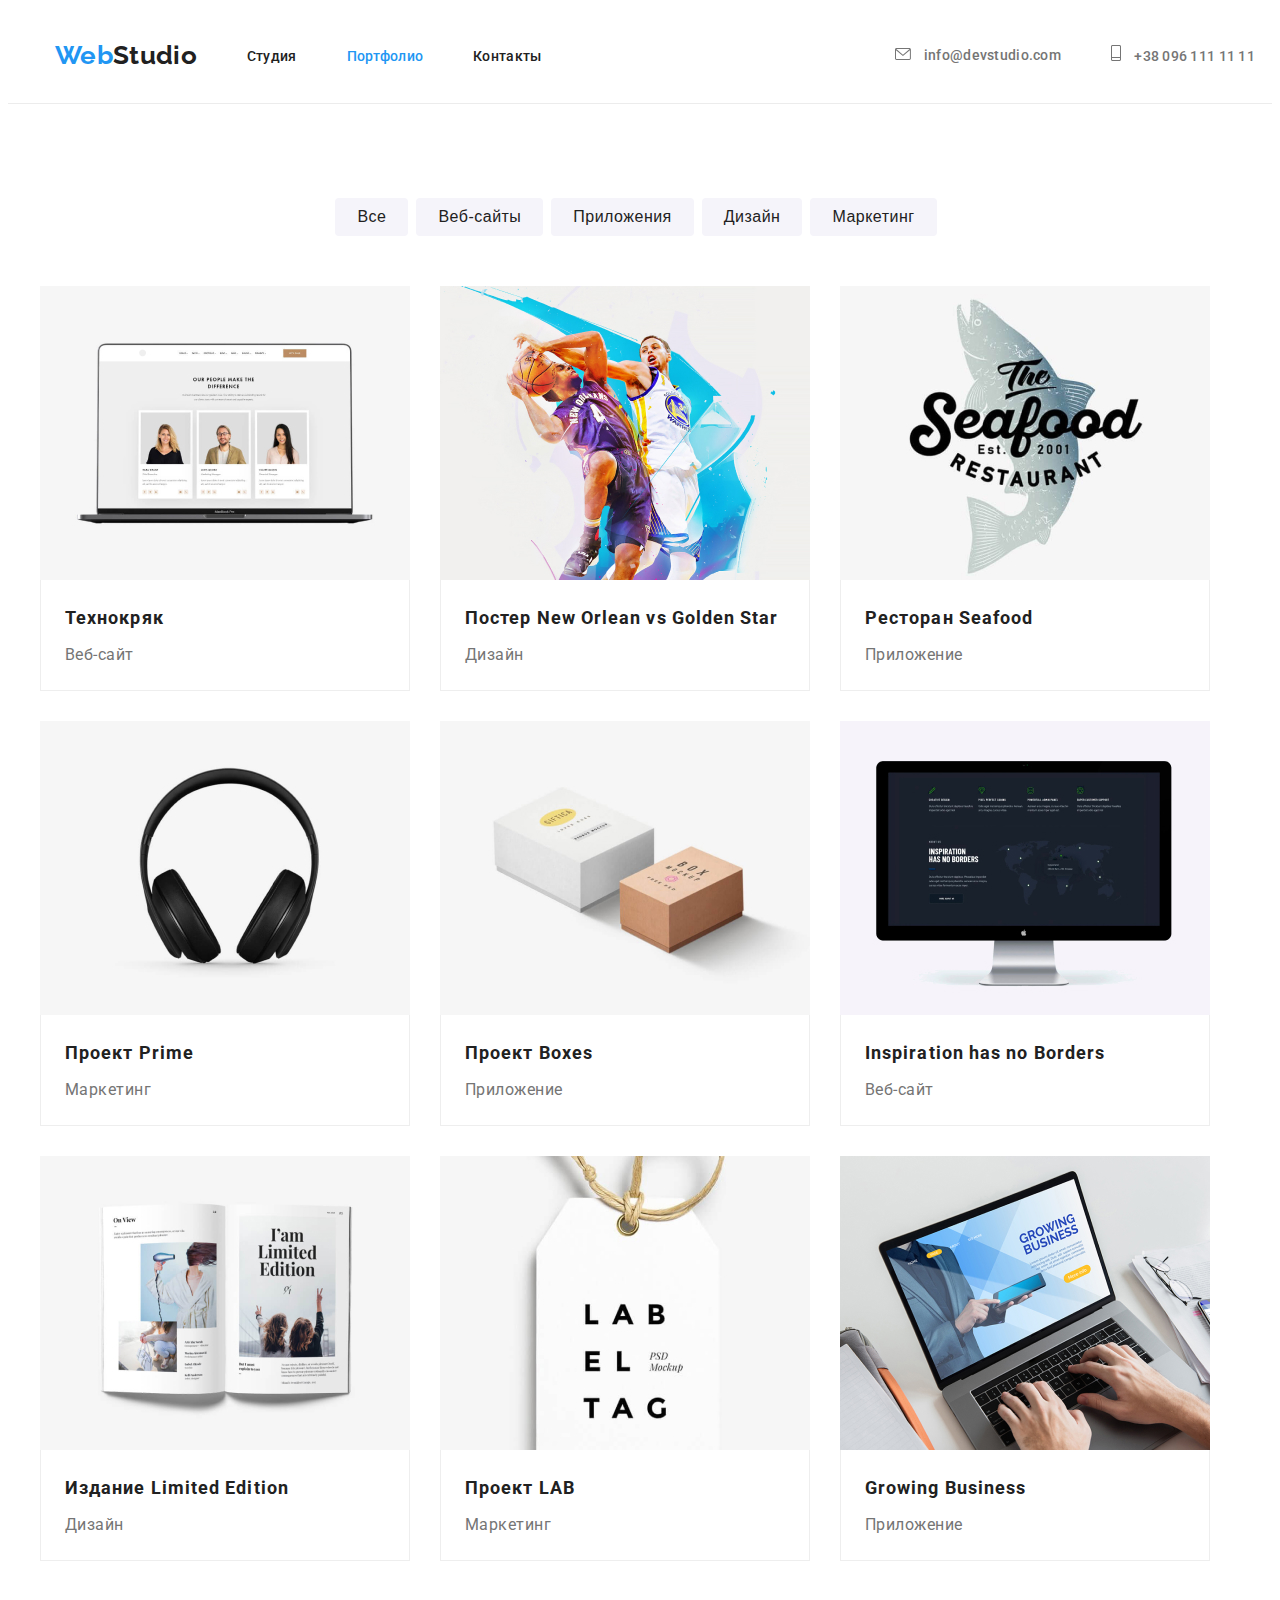
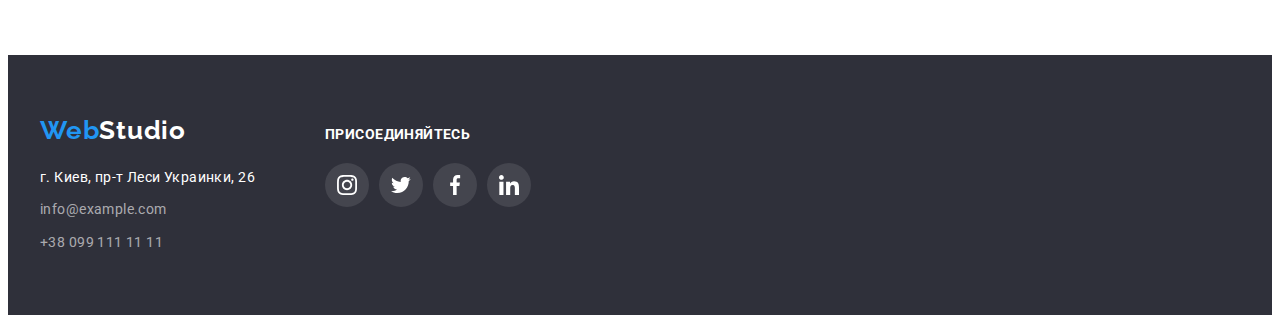
==== portfolio.html @ 1c89daea "lool" ====
<!DOCTYPE html>
<html lang="en">
<head>
    <meta charset="UTF-8">
    <meta http-equiv="X-UA-Compatible" content="IE=edge">
    <meta name="viewport" content="width=device-width, initial-scale=1.0">
    <title>Document</title>
    <link href="https://fonts.googleapis.com/css2?family=Roboto:wght@400;500;700;900&display=swap" rel="stylesheet">
    <link rel="preconnect" href="https://fonts.googleapis.com">
<link href="https://fonts.googleapis.com/css2?family=Raleway:wght@700&display=swap" rel="stylesheet">
<link rel="stylesheet" href="https://cdnjs.cloudflare.com/ajax/libs/modern-normalize/1.1.0/modern-normalize.min.css" integrity="sha512-wpPYUAdjBVSE4KJnH1VR1HeZfpl1ub8YT/NKx4PuQ5NmX2tKuGu6U/JRp5y+Y8XG2tV+wKQpNHVUX03MfMFn9Q==" crossorigin="anonymous" referrerpolicy="no-referrer"  />
    <link rel="stylesheet" href="./css/styles.css">
</head>

<body>
    <header class="page-header">
        <div class="container main-nav" >
        <a href="" class="logo">Web<span class="logo-studio">Studio</span></a>
      
        <nav class="head-nav"> 
            <ul class="site-nav list">
                <li class="item"><a href="index.html" class="link">Студия</a></li>
                <li class="item"><a href="portfolio.html" class="link active-storage">Портфолио</a></li>
                <li class="item"><a href="" class="link">Контакты</a></li>
            </ul>
        </nav>

        <ul class="auth-nav">
            <li class="item"><a href="mailto:info@devstudio.com" class="content">
                <svg class="contact-svg" height="12" width="16">
                    <use href="../image/sprite.svg#icon-post" class="contact-hover"></use>
                </svg>
                info@devstudio.com
            </a>
        </li>
            <li class="item"><a href="tell:+380961111111" class="content">
                <svg class="contact-svg" height="16" width="10">
                    <use href="../image/sprite.svg#icon-phone-number" class="contact-hover"></use>
                </svg>
                +38 096 111 11 11

            </a>
        </li>
        </ul>
    </div>
    </header>
    <main>

        <section class="portfolio-photo section">
            <div class="container">
            <ul class="portfolio-button-list">
                <li class="porftolio-button-item">
                    <button type="button" class="button-item">Все</button>
                </li>
                <li class="portfolio-button-item">
                    <button type="button" class="button-item">Веб-сайты</button>
                </li>
                <li class="portfolio-button-item">
                    <button type="button" class="button-item">Приложения</button>
                </li>
                <li class="portfolio-button-item">
                    <button type="button" class="button-item">Дизайн</button>
                </li>
                <li class="portfolio-button-item">
                    <button type="button" class="button-item">Маркетинг</button>
                </li>
            </ul>
         <ul class="portfolio-photo-section">
             <li class="portfolio-item">
                 <img src="image/portfolio1.jpg" alt="Технокряк" width="370">
            <div class="photo-div-description">
                 <h2 class="portfolio-title" >Технокряк</h2>
                 <p class="portfolio-p">Веб-сайт</p>
            </div>  
             </li>
             <li class="portfolio-item">
                <img src="image/portfolio2.jpg" alt="Постер New Orlean vs Golden Star"  width="370">
            <div class="photo-div-description">
                <h2 class="portfolio-title" >Постер New Orlean vs Golden Star</h2>
                <p class="portfolio-p">Дизайн</p>
            </div>  
            </li>
            <li class="portfolio-item">
                <img src="image/portfolio3.jpg" alt="Ресторан Seafood"  width="370">
                <div class="photo-div-description">
                <h2 class="portfolio-title" >Ресторан Seafood</h2>
                <p class="portfolio-p">Приложение</p>
            </div>  
            </li>
            <li class="portfolio-item">
                <img src="image/portfolio4.jpg" alt="Проект Prime"  width="370">
                <div class="photo-div-description">
                <h2 class="portfolio-title" >Проект Prime</h2>
                <p class="portfolio-p">Маркетинг</p>
            </div>  
            </li>
            <li class="portfolio-item">
                <img src="image/portfolio5.jpg" alt="Проект Boxes"  width="370">
                <div class="photo-div-description">
                <h2 class="portfolio-title" >Проект Boxes</h2>
                <p class="portfolio-p">Приложение</p>
            </div>  
            </li>
            <li class="portfolio-item">
                <img src="image/portfolio6.jpg" alt="Inspiration has no Borders"  width="370">
                <div class="photo-div-description">
                <h2 class="portfolio-title" >Inspiration has no Borders</h2>
                <p class="portfolio-p">Веб-сайт</p>
            </div>  
            </li>
            <li class="portfolio-item">
                <img src="image/portfolio7.jpg" alt="Издание Limited Edition"  width="370">
                <div class="photo-div-description">
                <h2 class="portfolio-title" >Издание Limited Edition</h2>
                <p class="portfolio-p">Дизайн</p>
            </div>  
            </li>
            <li class="portfolio-item">
                <img src="image/portfolio8.jpg" alt="Проект LAB"  width="370">
                <div class="photo-div-description">
                <h2 class="portfolio-title" >Проект LAB</h2>
                <p class="portfolio-p">Маркетинг</p>
            </div>  
            </li>
            <li class="portfolio-item">
                <img src="image/portfolio9.jpg" alt="Growing Business"  width="370">
                <div class="photo-div-description">
                <h2 class="portfolio-title" >Growing Business</h2>
                <p class="portfolio-p">Приложение</p>
            </div> 
            </li>
         </ul>
    </div>  
        </section>
    </main>






    <footer class="footer">
        <div class="container footer-container">
        <div class="low-nav">
        <a href="" class="portfolio-low-logo">Web<span class="logo-studio4">Studio</span></a>
      <address>
        <ul class="footer-list">
            <li class="footer-list-item address">
                <a href="" class="address">г. Киев, пр-т Леси Украинки, 26</a>
            </li>
            <li class="footer-list-item footer-post">
                <a href="" class="footer-post">info@example.com</a>
            </li>
            <li class="footer-list-item footer-number">
                <a href="" class="footer-number">+38 099 111 11 11</a>
            </li>
        </ul>
    </address>
    </div>
    <div class="social-link-section">
        <h2 class="social-link-title">присоединяйтесь</h2>
        <ul class="social-link-list">
            <li class="social-link-item">
                <a href="" class="footer-social-link">
                <svg class="footer-social-icon" height="20" width="20">
                    <use href="../image/sprite.svg#icon-instagram"></use>
                </svg>
            </a>
            </li>
            <li class="social-link-item">
                <a href="" class="footer-social-link">
                <svg class="footer-social-icon" height="20" width="20">
                    <use href="../image/sprite.svg#icon-twitter"></use>
                </svg>
            </a>
            </li> 
            <li class="social-link-item">
                <a href="" class="footer-social-link">
                <svg class="footer-social-icon" height="20" width="20">
                    <use href="../image/sprite.svg#icon-facebook"></use>
                </svg>
            </a>
            </li>
            <li class="social-link-item">
                <a href="" class="footer-social-link">
                <svg class="footer-social-icon" height="20" width="20">
                    <use href="../image/sprite.svg#icon-linkedin"></use>
                </svg>
            </a>
            </li>
        </ul>
    </div>
</div>
    </footer>
</body>
</html>
---- css/styles.css ----
:root {
  --primary-text-color: #757575;
  --caption-text-color: #212121;
  --title-text-color: #ffffff;
  --accent-color: #2196f3;
  --dark-backgroung: #2f303a;
  --light-background: #f5f4fa;
  --footer-text-color: rgba(255, 255, 255, 0.6);
}

body {  
    background-color: #ffffff;
    color: var(--primary-text-color) ;
    ;
    font-family: Roboto, sans-serif;
    letter-spacing: 0.02em;
}

h1,
h2,
h3,
h4,
h5,
h6,
p {
 margin-top: 0;
 margin-bottom: 0;
}

ul,
ol {
  margin-top: 0;
  margin-bottom: 0;
  padding-left: 0;
}
img {
  display: block;
  max-width: 100%;
  height: auto;
}

.list {
  padding: 0;
  margin: 0;
  font-weight: 500;
font-size: 16px;
line-height: 1.62;
letter-spacing: 0.03em;
}

.list {
  list-style: none;
}
.container {
  margin: 0 auto;
  padding: 0 15px;
  width: 1200px;
}
.page-header {
  background-color: #ffffff;
  padding: 32px;
  border-bottom: 1px solid #ececec;
}

/* _______MAIN-NAV_______ */

.main-nav {
  display: flex;
  align-items: center;
}


ul {
    list-style: none;
}

/* цвет основного текста #212121 */

/* вторичный цвет текста #757575 */

/* третий rgba(255, 255, 255, 0,6) */

/* белый #FFFFFF */

/* акцент #2196F3 */

/* основной цвет фона #FFFFFF */

/* вторичный цвет фона #F5F4FA */

/* доп цвет фона #2F303A */

.logo {
    color: var(--accent-color);
    text-decoration: none;
    font-family: Raleway, cursive;
    font-style: normal;
    font-weight: 700;
    font-size: 26px;
    line-height: 1.19;
}

.low-logo {
  color: var(--caption-text-color);
  text-decoration: none;
  font-family: Raleway, cursive;

  font-size: 26px;
line-height: 1.19;
letter-spacing: 0.03em;
color: var(--accent-color);
font-weight: 700;
}


/* site nav */

.head-nav {
  margin-left: 50px;
}

.site-nav {
  display: flex;
}

.site-nav .item + .item {
  margin-left: 50px;
}



.site-nav .link {
    color: var(--caption-text-color);
    text-decoration: none;

font-style: normal;
font-weight: 500;
font-size: 14px;
line-height: 1.14;
letter-spacing: 0.02em;

}
.site-nav .active-storage {
    color: var(--accent-color);
    text-decoration: none;
    font-size: 14px;
line-height: 1.14;
letter-spacing: 0.02em;

color: var(--accent-color);

}
.site-nav .link:hover,
.site-nav .link:focus {
  color: var(--accent-color);
}

.site-info {
  display: flex;
  flex-wrap: wrap;
  margin-left: -30px;
}

.regular-clients-title {
  display: flex;
  justify-content: center;
  margin-bottom: 50px;
}

.regular-clients-link:hover {
 fill: #2196f3;
 border: 1px solid #2196f3;
}

.regular-clients-list {
  display: flex;
}

.regular-clients-link {
  width: 170px;
  height: 92px;
  fill: rgba(175, 177, 184, 1);
  border: 1px solid #AFB1B8;
  box-sizing: border-box;
  border-radius: 4px;
  display: flex;
  justify-content: center;
  align-items: center;
}

.regular-clients-item:not(:last-child) {
  margin-right: 30px;
}


.hero {
  background-image: linear-gradient(
    to right,
   rgba(47, 48, 58, 0.4),
   rgba(47, 48, 58, 0.4)
    ),
    url("../image/background.jpg");
  text-align: center;
  padding: 200px 0;
  max-width: 1600px;
  background-size: cover;
  background-repeat: no-repeat;
  background-color: var(--dark-backgroung); 
}


.hero-title {
  color: var(--title-text-color);
  margin-top: 0;

font-style: normal;
font-weight: 900;
font-size: 44px;
line-height: 1.36;


text-align: center;
letter-spacing: 0.06em;
text-transform: uppercase;
}

.content {
  text-decoration: none;
  font-weight: 500;
  font-size: 14px;
  line-height: 1.14;
  letter-spacing: 0.02em;
  
  color: #757575;
}

.content:hover,
 
.content:focus {
   color: var(--accent-color); 
}

.content:hover,
.content:focus {
 color: var(--accent-color);
}

.auth-nav {
  display: flex;
  margin-left: auto;
}

.auth-nav .item + .item {
  margin-left: 50px;
}

.footer
.content {  
   color: rgba(255, 255, 255, 0.6);
   text-decoration: none;
}

.footer .content:hover,
.footer .content:focus {
   color: var(--accent-color); 
}

.index-photo-list {
  display: flex;
  flex-wrap: wrap;
  margin-left: -30px;
}

.index-photo-item {
  --grid-item: 3;
  margin-left: 30px;
}

.index-photo-item {
  flex-basis: calc((100% - 30px * var(--grid-item)) / var(--grid-item));
}

.team-list {
  display: flex;
  flex-wrap: wrap;
  margin-left: -30px;

}

.team-item {
  --grid-item: 4;
  margin-left: 30px ;
  background-color: #ffffff;
}

.team-item {
  flex-basis: calc((100% - 30px * var(--grid-item)) / var(--grid-item));
}

.advantages-content {
  --grid-item: 4;
  margin-left: 30px;
}

.advantages-content::before {
  display: block;
  background-size: contain;
  background-position: center;
  background-repeat: no-repeat;
  content: '';
  height: 120px;
  margin-bottom: 30px;
  background-color: #F5F4FA;
  border-radius: 4px;
}

.icon-antena::before {
  background-image: url(../image/info-section/Group\ 1.svg);
}

.icon-time::before {
  background-image: url(../image/info-section/Group\ 2.svg);
}

.icon-notebook::before {
  background-image: url(../image/info-section/Group\ 3.svg);
}

.icon-cosmo::before {
  background-image: url(../image/info-section/Group\ 4.svg)
}


.advantages-content {
  flex-basis: calc((100% - 30px * var(--grid-item)) / var(--grid-item));
}

.section {
  padding: 94px 0;
}

.team-section {
  background-color: #F5F4FA;
}
 
.contact-svg {
  margin-right: 10px;
  fill: currentColor;
}

.content:hover,
.content:focus {
  color: #2196f3;
}
.section-title {
  font-size: 14px;
  line-height: 1.14;
  letter-spacing: 0.03em;
  text-transform: uppercase;
  font-weight: 700;
  margin-bottom: 10px ;
  
  color: var(--caption-text-color);
}

.section-p {
  font-size: 14px;
line-height: 1.71;
letter-spacing: 0.03em;
}

.index-photo-title {
  font-size: 36px;
  line-height: 1.17;
  text-align: center;
  letter-spacing: 0.03em;
  margin-bottom: 50px;
  
  color: var(--caption-text-color);
  
}

.team-item{
  box-shadow: 0px 1px 3px rgb(0 0 0 / 12%), 
  0px 1px 1px rgb(0 0 0 / 14%),
   0px 2px 1px rgb(0 0 0 / 20%);
    border-radius: 0px 0px 4px 4px;
  border-bottom: 1px solid #eeeeee;
    border-left: 1px solid #eeeeee;
    border-right: 1px solid #eeeeee;
  
}

.team-div {
  padding-top: 30px;
  padding-bottom: 30px;
  text-align: center;
}

.name {
  font-weight: 500;
font-size: 16px;
line-height: 1.18;
letter-spacing: 0.03em;
color: var(--caption-text-color);
margin-bottom: 16px;

}

.team-section-title {
  font-size: 36px;
line-height: 1.16;
text-align: center;
letter-spacing: 0.03em;
font-weight: 700;
margin-bottom: 50px;

color: var(--caption-text-color);
}

.section-p3 {
  font-size: 16px;
line-height: 1.18;
letter-spacing: 0.03em;
margin-bottom: 16px;

color: var(--primary-text-color);
}

.address {
  font-size: 14px;
line-height: 1.71;
letter-spacing: 0.03em;
font-style: normal;
text-decoration: none;
margin-top: 20px;

color: var(--title-text-color);
}

.footer-post {
  font-size: 14px;
line-height: 1.71;
letter-spacing: 0.03em;
text-decoration: none;
margin-top: 9px;

color: var(--footer-text-color);
}

.footer-number {
  font-size: 14px;
line-height: 1.71;
letter-spacing: 0.03em;
text-decoration: none;
margin-top: 9px;
  
color: var(--footer-text-color);
}



.hero-button {
  background-color: #2196f3;
  font-size: 16px;
line-height: 1.875;
border-radius: 4px;
border: none;
font-weight: 700;
cursor: pointer;
display: block;
margin: 40px auto 0 auto;
padding: 10px;
padding-left: 32px;
padding-right: 32px;

color: var(--title-text-color);
}

.footer {
  background-color: var(--dark-backgroung);
}

.footer-container {
  display: flex;
  align-items: baseline;
}

.social-link-section {
  margin-left: 70px;
}

.social-list {
  display: flex;
  justify-content: center;

}

.social-item {
  background-color: rgba(255, 255, 255, 0.1);
}


.social-link {
  fill: rgba(175, 177, 184, 1);
  width: 44px;
  height: 44px;
  border-radius: 50px;
  display: flex;
  justify-content: center;
  align-items: center;
}

.social-link:not(last-child) {
  margin-right: 10px;
}

.social-link:hover {
  background-color: #2196f3;
  fill: rgba(255, 255, 255, 1);
}

.footer-social-link {
  fill: rgba(255, 255, 255, 1);
  width: 44px;
  height: 44px;
  border-radius: 50px;
  background-color: rgba(255, 255, 255, 0.1);
  display: flex;
  justify-content: center;
  align-items: center;
}

.footer-social-link:hover {
  background-color: var(--accent-color);
}

.social-link-list {
  display: flex;
}

.social-link-title {
  margin-bottom: 20px;
  font-weight: 700;
  font-size: 14px;
  line-height: 1.14;
  letter-spacing: 0.03em;
  text-transform: uppercase;

color: var(--title-text-color);
}

.social-link-item:not(:last-child) {
  margin-right: 10px;
}

.low-footer {
  background-color: var(--dark-backgroung); 
}

/* PORTFOLIO */

.auth-nav-2 
.portfolio-post {
text-decoration: none;
font-weight: 500;
font-size: 14px;
line-height: 1.14;
letter-spacing: 0.02em;

color: #757575;
}

.portfolio-button-list {
  justify-content: center;
  margin-bottom: 50px;
  margin-left: -8px;
}

.portfolio-button-item:not(:last-child) {
  margin-left: 8px;
}



.portfolio-button-list {
  display: flex;
  flex-wrap: wrap;
}

.portfolio-button-item {
 margin-left: 8px;
}

.portfolio-button-item {
  flex-basis: calc((100% - 80px * var(--grid-item)) / var(--grid-item));
}


.auth-nav-2
.portfolio-number {
  text-decoration: none;
  font-weight: 500;
  font-size: 14px;
  line-height: 1.14;
  letter-spacing: 0.02em;
  
  color: #757575;
  }

.portfolio-number:hover,
.portfolio-number:focus {
color: var(--accent-color);
}

.portfolio-post:hover,
.portfolio-post:focus {
color: var(--accent-color);
}

.portfolio-number,
.portfolio-post {
  color: var(--caption-text-color);
}
.portfolio-photo-section {
  margin-left: -30px;
  margin-top: -30px;
  display: flex;
  flex-wrap: wrap;
  
}

.portfolio-item {
  margin-left: 30px;
  margin-top: 30px;
}


.portfolio-item:hover {
  box-shadow: 0px 1px 1px rgba(0, 0, 0, 0.12), 0px 4px 4px rgba(0, 0, 0, 0.06), 1px 4px 6px rgba(0, 0, 0, 0.16);
}

.portfolio-item:focus {
  box-shadow: 0px 1px 1px rgba(0, 0, 0, 0.12), 0px 4px 4px rgba(0, 0, 0, 0.06), 1px 4px 6px rgba(0, 0, 0, 0.16);
 }

.portfolio-title {
  font-weight: 700;
font-size: 18px;
line-height: 2;
letter-spacing: 0.06em;
margin-bottom: 4px;

color: var(--caption-text-color);
}

.photo-div-description {
  border-bottom: 1px solid #eeeeee;
    border-left: 1px solid #eeeeee;
    border-right: 1px solid #eeeeee;
    padding: 20px 24px;
}

.portfolio-p {
  font-size: 16px;
line-height: 1.87;
letter-spacing: 0.03em;

color: var(--primary-text-color);
}

.portfolio-low-logo {
  font-family: Raleway, cursive;
  text-decoration: none;
  font-weight: 700;
font-size: 26px;
line-height: 1.19;
letter-spacing: 0.03em;

color: var(--accent-color);

}

.footer-list {
  display: inline-block;
}

.footer-list-item {
  font-size: 14px;
  line-height: 1.71;
  letter-spacing: 0.03em;
  font-style: normal;
  text-decoration: none;

}

.footer {
  padding: 60px 0 60px 0;
}


.portfolio-address {
  font-size: 14px;
line-height: 1.71;
letter-spacing: 0.03em;
font-style: normal;
text-decoration: none;


color: var(--title-text-color);
}

.portfolio-post2 {
  font-size: 14px;
line-height: 1.71;
letter-spacing: 0.03em;
text-decoration: none;

color: var(--footer-text-color);
}

.portfolio-number2 {
  font-size: 14px;
line-height: 1.71;
letter-spacing: 0.03em;
text-decoration: none;

color: var(--footer-text-color);
}
 
.button-item {
font-weight: 500;
font-size: 16px;
line-height: 1.62;
background-color: var(--light-background);
padding: 6px 22px;
text-align: center;
letter-spacing: 0.03em;
border-radius: 4px;
border: none;

color: #212121;
}



.button-item:hover,
.button-item:focus {
  color: var(--title-text-color);
  background-color: var(--accent-color);
}



.logo-studio {
  color: var(--caption-text-color);
}

.logo-studio2 {
  color: var(--title-text-color);
}

.logo-studio3 {
  color: var(--caption-text-color);
}

.logo-studio4 {
  color: var(--title-text-color);
}
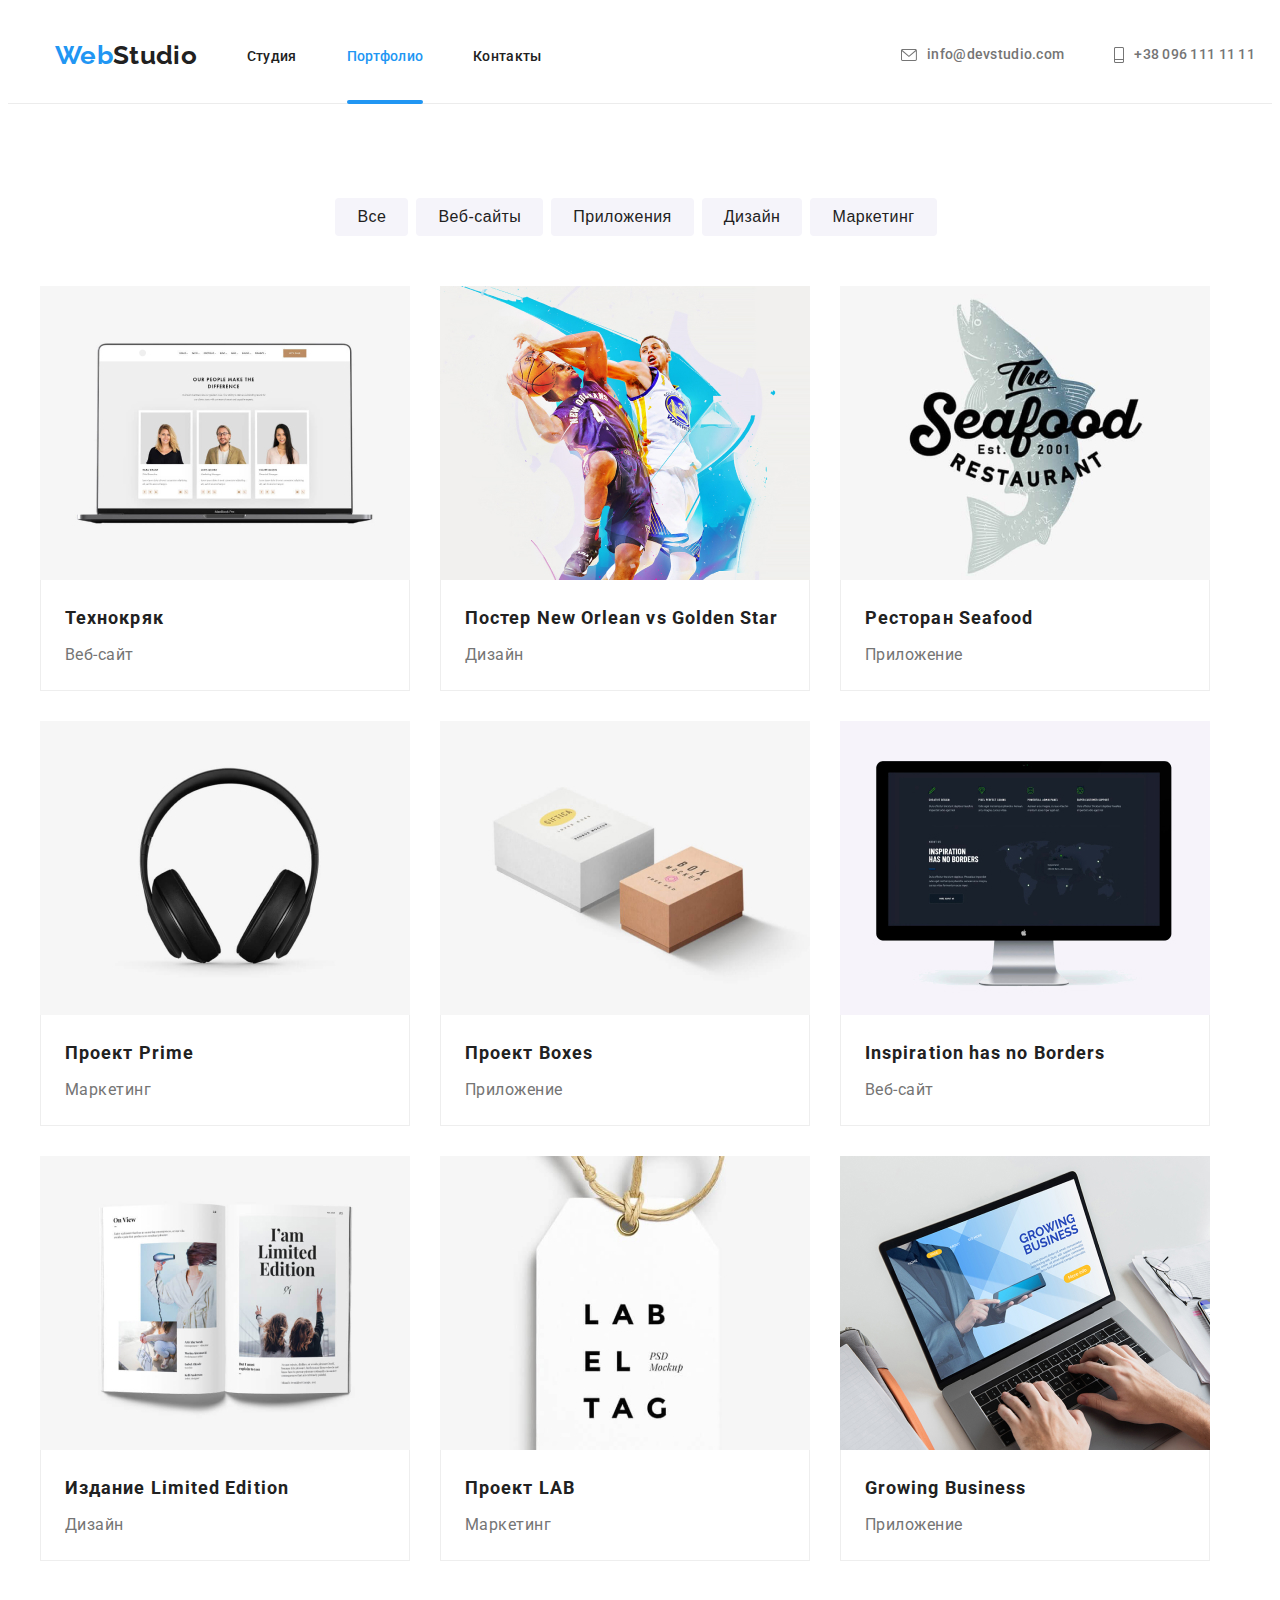
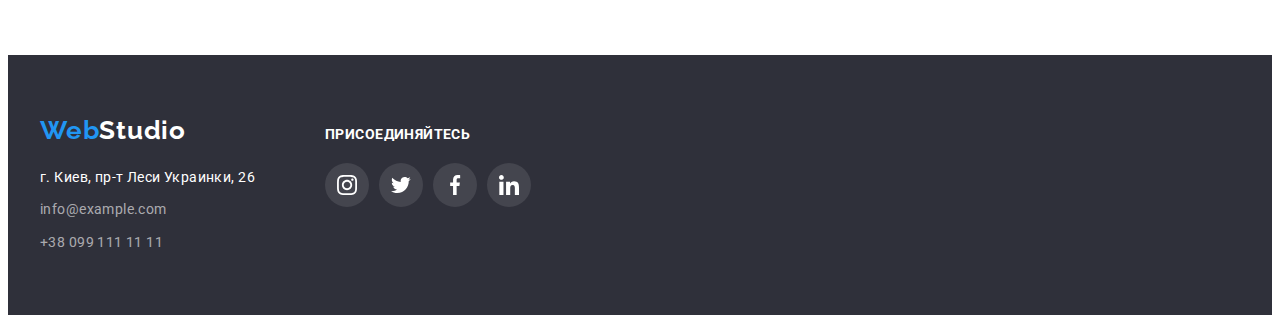
==== commit f9dae296: "1 comm" ====
--- a/portfolio.html
+++ b/portfolio.html
@@ -28,14 +28,15 @@
         <ul class="auth-nav">
             <li class="item"><a href="mailto:info@devstudio.com" class="content">
                 <svg class="contact-svg" height="12" width="16">
-                    <use href="../image/sprite.svg#icon-post" class="contact-hover"></use>
+                    <use href="./image/sprite.svg#icon-post" class="contact-hover"></use>
                 </svg>
                 info@devstudio.com
             </a>
         </li>
-            <li class="item"><a href="tell:+380961111111" class="content">
+            <li class="item">
+                <a href="tell:+380961111111" class="content">
                 <svg class="contact-svg" height="16" width="10">
-                    <use href="../image/sprite.svg#icon-phone-number" class="contact-hover"></use>
+                    <use href="./image/sprite.svg#icon-phone-number" class="contact-hover"></use>
                 </svg>
                 +38 096 111 11 11
 
@@ -67,67 +68,139 @@
             </ul>
          <ul class="portfolio-photo-section">
              <li class="portfolio-item">
-                 <img src="image/portfolio1.jpg" alt="Технокряк" width="370">
+                <a href="" class="portfolio-photo-link">
+                    <div class="image-portfolio">
+                 <img src="image/portfolio1.jpg" alt="Технокряк" width="370" class="overlay-img">
+                 <div class="image-overlay">
+                    <p class="image-title">Технокряк это современная площадка распространения коронавируса. Компании используют эту платформу для цифрового шпионажа и атак на защищённые сервера конкурентов.</p>
+                </div>
+
+              </div>
             <div class="photo-div-description">
                  <h2 class="portfolio-title" >Технокряк</h2>
                  <p class="portfolio-p">Веб-сайт</p>
-            </div>  
+            </div>
+        </a> 
              </li>
              <li class="portfolio-item">
-                <img src="image/portfolio2.jpg" alt="Постер New Orlean vs Golden Star"  width="370">
+                <a href="" class="portfolio-photo-link">
+                    <div class="image-portfolio">
+                <img src="image/portfolio2.jpg" alt="Постер New Orlean vs Golden Star" class="image-img"  width="370">
+                <div class="image-overlay">
+                    <p class="image-title">Технокряк это современная площадка распространения коронавируса. Компании используют эту платформу для цифрового шпионажа и атак на защищённые сервера конкурентов.</p>
+                </div>
+
+            </div>
             <div class="photo-div-description">
                 <h2 class="portfolio-title" >Постер New Orlean vs Golden Star</h2>
                 <p class="portfolio-p">Дизайн</p>
-            </div>  
-            </li>
-            <li class="portfolio-item">
-                <img src="image/portfolio3.jpg" alt="Ресторан Seafood"  width="370">
+            </div>
+        </a>
+            </li>
+            <li class="portfolio-item">
+                <a href="" class="portfolio-photo-link">
+                    <div class="image-portfolio">
+                <img src="image/portfolio3.jpg" alt="Ресторан Seafood"  width="370" class="overlay-img">
+                <div class="image-overlay">
+                    <p class="image-title">Технокряк это современная площадка распространения коронавируса. Компании используют эту платформу для цифрового шпионажа и атак на защищённые сервера конкурентов.</p>
+                </div>
+
+            </div>
                 <div class="photo-div-description">
                 <h2 class="portfolio-title" >Ресторан Seafood</h2>
                 <p class="portfolio-p">Приложение</p>
-            </div>  
-            </li>
-            <li class="portfolio-item">
-                <img src="image/portfolio4.jpg" alt="Проект Prime"  width="370">
+            </div>
+        </a>  
+            </li>
+            <li class="portfolio-item">
+                <a href="" class="portfolio-photo-link">
+                    <div class="image-portfolio">
+                <img src="image/portfolio4.jpg" alt="Проект Prime"  width="370" class="overlay-img">
+                <div class="image-overlay">
+                    <p class="image-title">Технокряк это современная площадка распространения коронавируса. Компании используют эту платформу для цифрового шпионажа и атак на защищённые сервера конкурентов.</p>
+                </div>
+
+            </div>
                 <div class="photo-div-description">
                 <h2 class="portfolio-title" >Проект Prime</h2>
                 <p class="portfolio-p">Маркетинг</p>
-            </div>  
-            </li>
-            <li class="portfolio-item">
-                <img src="image/portfolio5.jpg" alt="Проект Boxes"  width="370">
+            </div>
+        </a>  
+            </li>
+            <li class="portfolio-item">
+                <a href="" class="portfolio-photo-link">
+                    <div class="image-portfolio">
+                <img src="image/portfolio5.jpg" alt="Проект Boxes"  width="370" class="overlay-img">
+                <div class="image-overlay">
+                    <p class="image-title">Технокряк это современная площадка распространения коронавируса. Компании используют эту платформу для цифрового шпионажа и атак на защищённые сервера конкурентов.</p>
+                </div>
+
+            </div>
                 <div class="photo-div-description">
                 <h2 class="portfolio-title" >Проект Boxes</h2>
                 <p class="portfolio-p">Приложение</p>
-            </div>  
-            </li>
-            <li class="portfolio-item">
-                <img src="image/portfolio6.jpg" alt="Inspiration has no Borders"  width="370">
+            </div> 
+        </a> 
+            </li>
+            <li class="portfolio-item">
+                <a href="" class="portfolio-photo-link">
+                    <div class="image-portfolio">
+                <img src="image/portfolio6.jpg" alt="Inspiration has no Borders"  width="370" class="overlay-img">
+                <div class="image-overlay">
+                    <p class="image-title">Технокряк это современная площадка распространения коронавируса. Компании используют эту платформу для цифрового шпионажа и атак на защищённые сервера конкурентов.</p>
+                </div>
+
+             </div>
                 <div class="photo-div-description">
                 <h2 class="portfolio-title" >Inspiration has no Borders</h2>
                 <p class="portfolio-p">Веб-сайт</p>
-            </div>  
-            </li>
-            <li class="portfolio-item">
-                <img src="image/portfolio7.jpg" alt="Издание Limited Edition"  width="370">
+            </div>
+        </a>  
+            </li>
+            <li class="portfolio-item">
+                <a href="" class="portfolio-photo-link">
+                    <div class="image-portfolio">
+                <img src="image/portfolio7.jpg" alt="Издание Limited Edition"  width="370" class="overlay-img">
+                <div class="image-overlay">
+                    <p class="image-title">Технокряк это современная площадка распространения коронавируса. Компании используют эту платформу для цифрового шпионажа и атак на защищённые сервера конкурентов.</p>
+                </div>
+
+             </div>
                 <div class="photo-div-description">
                 <h2 class="portfolio-title" >Издание Limited Edition</h2>
                 <p class="portfolio-p">Дизайн</p>
-            </div>  
-            </li>
-            <li class="portfolio-item">
-                <img src="image/portfolio8.jpg" alt="Проект LAB"  width="370">
+            </div>
+        </a> 
+            </li>
+            <li class="portfolio-item">
+                <a href="" class="portfolio-photo-link">
+                    <div class="image-portfolio">
+                <img src="image/portfolio8.jpg" alt="Проект LAB"  width="370" class="overlay-img">
+                <div class="image-overlay">
+                    <p class="image-title">Технокряк это современная площадка распространения коронавируса. Компании используют эту платформу для цифрового шпионажа и атак на защищённые сервера конкурентов.</p>
+                </div>
+
+             </div>
                 <div class="photo-div-description">
                 <h2 class="portfolio-title" >Проект LAB</h2>
                 <p class="portfolio-p">Маркетинг</p>
-            </div>  
-            </li>
-            <li class="portfolio-item">
-                <img src="image/portfolio9.jpg" alt="Growing Business"  width="370">
+            </div>
+        </a> 
+            </li>
+            <li class="portfolio-item">
+                <a href="" class="portfolio-photo-link">
+                    <div class="image-portfolio">
+                <img src="image/portfolio9.jpg" alt="Growing Business"  width="370" class="overlay-img">
+                <div class="image-overlay">
+                    <p class="image-title">Технокряк это современная площадка распространения коронавируса. Компании используют эту платформу для цифрового шпионажа и атак на защищённые сервера конкурентов.</p>
+                </div>
+
+              </div>
                 <div class="photo-div-description">
                 <h2 class="portfolio-title" >Growing Business</h2>
                 <p class="portfolio-p">Приложение</p>
-            </div> 
+            </div>
+        </a>
             </li>
          </ul>
     </div>  
@@ -163,28 +236,28 @@
             <li class="social-link-item">
                 <a href="" class="footer-social-link">
                 <svg class="footer-social-icon" height="20" width="20">
-                    <use href="../image/sprite.svg#icon-instagram"></use>
-                </svg>
-            </a>
-            </li>
-            <li class="social-link-item">
-                <a href="" class="footer-social-link">
-                <svg class="footer-social-icon" height="20" width="20">
-                    <use href="../image/sprite.svg#icon-twitter"></use>
+                    <use href="./image/sprite.svg#icon-instagram"></use>
+                </svg>
+            </a>
+            </li>
+            <li class="social-link-item">
+                <a href="" class="footer-social-link">
+                <svg class="footer-social-icon" height="20" width="20">
+                    <use href="./image/sprite.svg#icon-twitter"></use>
                 </svg>
             </a>
             </li> 
             <li class="social-link-item">
                 <a href="" class="footer-social-link">
                 <svg class="footer-social-icon" height="20" width="20">
-                    <use href="../image/sprite.svg#icon-facebook"></use>
-                </svg>
-            </a>
-            </li>
-            <li class="social-link-item">
-                <a href="" class="footer-social-link">
-                <svg class="footer-social-icon" height="20" width="20">
-                    <use href="../image/sprite.svg#icon-linkedin"></use>
+                    <use href="./image/sprite.svg#icon-facebook"></use>
+                </svg>
+            </a>
+            </li>
+            <li class="social-link-item">
+                <a href="" class="footer-social-link">
+                <svg class="footer-social-icon" height="20" width="20">
+                    <use href="./image/sprite.svg#icon-linkedin"></use>
                 </svg>
             </a>
             </li>
--- a/css/styles.css
+++ b/css/styles.css
@@ -15,6 +15,39 @@
     font-family: Roboto, sans-serif;
     letter-spacing: 0.02em;
 }
+
+.section {
+  padding: 94px 0;
+}
+
+.visually-hidden {
+  position: absolute !important;
+  clip: rect(1px 1px 1px 1px);
+  clip: rect(1px, 1px, 1px, 1px);
+  padding: 0 !important;
+  border: 0 !important;
+  height: 1px !important;
+  width: 1px !important;
+  overflow: hidden;
+}
+
+.index-photo-text {
+  position: absolute;
+  bottom: 0;
+  color:rgba(255, 255, 255, 1);
+  background-color: rgba(47, 48, 58, 0.8);
+  width: 100%;
+  text-align: center;
+  padding-top: 27px;
+  padding-bottom: 27px;
+  font-weight: 700;
+  font-size: 14px;
+  line-height: 1.14;
+  text-transform: uppercase;
+}
+
+
+
 
 h1,
 h2,
@@ -48,6 +81,8 @@
 letter-spacing: 0.03em;
 }
 
+
+
 .list {
   list-style: none;
 }
@@ -123,6 +158,8 @@
   display: flex;
 }
 
+
+
 .site-nav .item + .item {
   margin-left: 50px;
 }
@@ -138,17 +175,30 @@
 font-size: 14px;
 line-height: 1.14;
 letter-spacing: 0.02em;
-
-}
+transition:color 250ms cubic-bezier(0.4, 0, 0.2, 1);
+}
+
+
 .site-nav .active-storage {
-    color: var(--accent-color);
     text-decoration: none;
     font-size: 14px;
 line-height: 1.14;
 letter-spacing: 0.02em;
+position: relative;
+
 
 color: var(--accent-color);
-
+}
+
+.active-storage::after {
+  position: absolute;
+  display: block;
+    content: "";
+    width: 100%;
+    height: 4px;
+    background: #2196F3;
+    border-radius: 2px;
+    bottom: -40px;
 }
 .site-nav .link:hover,
 .site-nav .link:focus {
@@ -171,6 +221,11 @@
  fill: #2196f3;
  border: 1px solid #2196f3;
 }
+
+.regular-clients-link:focus {
+  fill: #2196f3;
+  border: 1px solid #2196f3;
+ }
 
 .regular-clients-list {
   display: flex;
@@ -186,6 +241,7 @@
   display: flex;
   justify-content: center;
   align-items: center;
+  transition: fill 250ms, border 250ms cubic-bezier(0.4, 0, 0.2, 1);
 }
 
 .regular-clients-item:not(:last-child) {
@@ -225,6 +281,8 @@
 }
 
 .content {
+  display: flex;
+  align-items: center;
   text-decoration: none;
   font-weight: 500;
   font-size: 14px;
@@ -232,10 +290,10 @@
   letter-spacing: 0.02em;
   
   color: #757575;
+  transition: color 250ms cubic-bezier(0.4, 0, 0.2, 1);
 }
 
 .content:hover,
- 
 .content:focus {
    color: var(--accent-color); 
 }
@@ -265,6 +323,10 @@
    color: var(--accent-color); 
 }
 
+.index-photo-section {
+  padding-top: 0;
+}
+
 .index-photo-list {
   display: flex;
   flex-wrap: wrap;
@@ -274,6 +336,7 @@
 .index-photo-item {
   --grid-item: 3;
   margin-left: 30px;
+  position: relative;
 }
 
 .index-photo-item {
@@ -335,10 +398,6 @@
   flex-basis: calc((100% - 30px * var(--grid-item)) / var(--grid-item));
 }
 
-.section {
-  padding: 94px 0;
-}
-
 .team-section {
   background-color: #F5F4FA;
 }
@@ -347,6 +406,8 @@
   margin-right: 10px;
   fill: currentColor;
 }
+
+
 
 .content:hover,
 .content:focus {
@@ -496,6 +557,35 @@
 
 }
 
+.backdrop {
+  position: fixed;
+  top: 0;
+  left: 0;
+  width: 100%;
+ height: 100%;
+ background-color: rgba(0, 0, 0, 0.2);
+}
+
+.backdrop.is-hidden {
+  opacity: 0;
+  pointer-events: none;
+}
+
+.modal {
+  position: absolute;
+  padding: 40px;
+  top: 50%;
+  left: 50%;
+  transform: translate(-50%, -50%);
+
+  width: 528px;
+  height: 581px;
+  background-color: #ffffff;
+
+}
+
+
+
 .social-item {
   background-color: rgba(255, 255, 255, 0.1);
 }
@@ -509,13 +599,15 @@
   display: flex;
   justify-content: center;
   align-items: center;
+  transition: fill 250ms , background-color 250ms cubic-bezier(0.4, 0, 0.2, 1);
 }
 
 .social-link:not(last-child) {
   margin-right: 10px;
 }
 
-.social-link:hover {
+.social-link:hover,
+.social-link:focus {
   background-color: #2196f3;
   fill: rgba(255, 255, 255, 1);
 }
@@ -529,9 +621,14 @@
   display: flex;
   justify-content: center;
   align-items: center;
+  transition: background-color 250ms cubic-bezier(0.4, 0, 0.2, 1);
 }
 
 .footer-social-link:hover {
+  background-color: var(--accent-color);
+}
+
+.footer-social-link:focus {
   background-color: var(--accent-color);
 }
 
@@ -590,6 +687,7 @@
 
 .portfolio-button-item {
  margin-left: 8px;
+ transition: background-color 250ms cubic-bezier(0.4, 0, 0.2, 1);
 }
 
 .portfolio-button-item {
@@ -627,22 +725,74 @@
   margin-top: -30px;
   display: flex;
   flex-wrap: wrap;
-  
 }
 
 .portfolio-item {
   margin-left: 30px;
   margin-top: 30px;
-}
-
-
-.portfolio-item:hover {
+  
+}
+
+.portfolio-photo-link {
+  text-decoration: none;
+  display: inline-block;
+  transition: box-shadow 250ms cubic-bezier(0.4, 0, 0.2, 1);
+}
+
+.portfolio-photo-link:focus {
   box-shadow: 0px 1px 1px rgba(0, 0, 0, 0.12), 0px 4px 4px rgba(0, 0, 0, 0.06), 1px 4px 6px rgba(0, 0, 0, 0.16);
 }
 
-.portfolio-item:focus {
+
+.portfolio-photo-link:hover {
   box-shadow: 0px 1px 1px rgba(0, 0, 0, 0.12), 0px 4px 4px rgba(0, 0, 0, 0.06), 1px 4px 6px rgba(0, 0, 0, 0.16);
- }
+    transform: translateY(0);
+  
+}
+
+.image-portfolio {
+  position: relative;
+  width: 370px;
+  overflow: hidden;
+}
+
+.image-img {
+  display: block;
+  width: 100%;
+}
+
+.image-overlay {
+  position: absolute;
+  top: 0;
+  left: 0;
+  width: 100%;
+  height: 100%;
+  background-color: rgba(33, 150, 243, 0.9);
+  color: #ffffff;
+  display: flex;
+  flex-direction: column;
+  align-items: center;
+  justify-content: center;
+  font-size: 18px;
+  line-height: 1.55;
+  padding: 63px 24px;
+  transform: translateY(101%);
+  transition: transform 250ms;
+} 
+
+/* .image-overlay > * {
+  transform: translateY(100%);
+} */
+.portfolio-photo-link:hover .image-overlay,
+.portfolio-photo-link:focus .image-overlay {
+  transform: translateY(0%);
+}
+/* .image-overlay:hover {
+ 
+} */
+
+
+
 
 .portfolio-title {
   font-weight: 700;
@@ -739,9 +889,23 @@
 border-radius: 4px;
 border: none;
 
+transition: background-color 250ms, color 250ms cubic-bezier(0.4, 0, 0.2, 1) ;
+
 color: #212121;
 }
 
+.close-button {
+  position: absolute;
+    top: 8px;
+    right: 8px;
+    width: 30px;
+    height: 30px;
+    border-radius: 50%;
+    border: 1px solid rgba(0, 0, 0, 0.1);
+    background-color: transparent;
+    cursor: pointer;
+    padding: 0;
+}
 
 
 .button-item:hover,
@@ -768,6 +932,5 @@
   color: var(--title-text-color);
 }
 
- 
-
-
+
+
